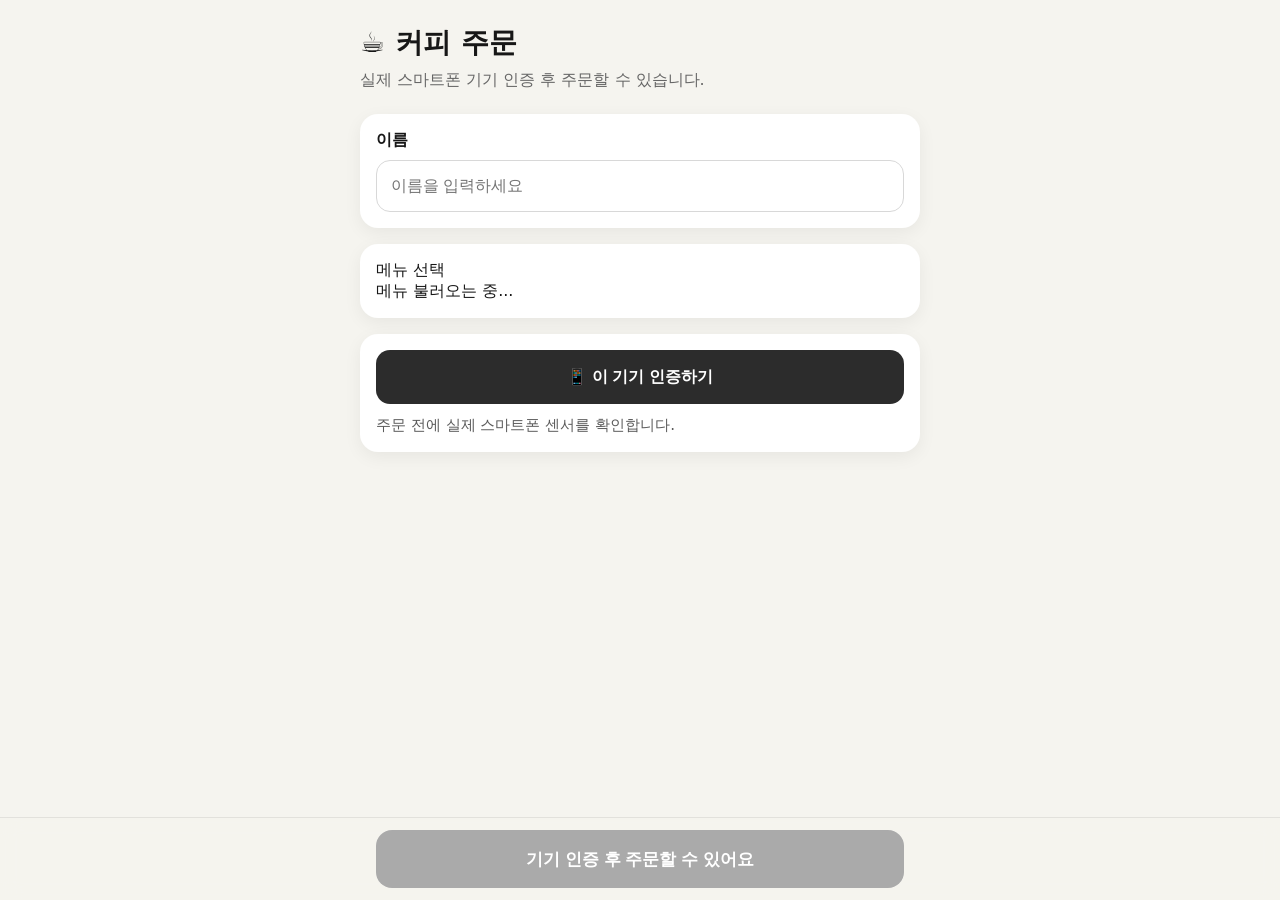
==== static/index.html @ 7c32ddcc "feat: add mobile-first coffee order UI" ====
<!doctype html>
<html lang="ko">
<head>
  <meta charset="utf-8" />
  <meta name="viewport" content="width=device-width, initial-scale=1, viewport-fit=cover" />
  <meta name="theme-color" content="#171717" />
  <title>모바일 커피 주문</title>
  <style>
    :root { font-family: system-ui, -apple-system, BlinkMacSystemFont, "Segoe UI", sans-serif; color: #171717; background: #f5f4ef; }
    * { box-sizing: border-box; }
    body { margin: 0; min-height: 100vh; padding: 20px 16px calc(112px + env(safe-area-inset-bottom)); }
    main { max-width: 560px; margin: 0 auto; }
    h1 { margin: 4px 0 6px; font-size: 1.75rem; }
    .sub { margin: 0 0 22px; color: #666; line-height: 1.5; }
    .panel { background: white; border-radius: 18px; padding: 16px; box-shadow: 0 5px 18px rgba(0,0,0,.06); margin-bottom: 16px; }
    label.title { display: block; font-weight: 750; margin-bottom: 9px; }
    input[type=text] { width: 100%; min-height: 52px; border: 1px solid #d8d8d8; border-radius: 14px; padding: 0 14px; font-size: 16px; outline: none; }
    input[type=text]:focus { border-color: #222; }
    #menuList { display: grid; gap: 10px; }
    .menu { display: flex; align-items: center; min-height: 66px; padding: 12px 14px; border: 2px solid transparent; background: white; border-radius: 16px; cursor: pointer; }
    .menu:has(input:checked) { border-color: #171717; background: #fffdf4; }
    .menu input { width: 22px; height: 22px; margin: 0 12px 0 0; }
    .code { display: inline-block; min-width: 46px; font-weight: 800; }
    .name { font-weight: 650; }
    .verify { width: 100%; min-height: 54px; border: 0; border-radius: 14px; background: #2c2c2c; color: white; font-size: 16px; font-weight: 750; }
    .verify:disabled { opacity: .55; }
    .status { margin: 10px 0 0; font-size: .95rem; color: #5b5b5b; line-height: 1.45; }
    .status.ok { color: #087a39; }
    .status.err { color: #b3261e; }
    .bottom { position: fixed; left: 0; right: 0; bottom: 0; padding: 12px 16px calc(12px + env(safe-area-inset-bottom)); background: rgba(245,244,239,.94); backdrop-filter: blur(10px); border-top: 1px solid rgba(0,0,0,.08); }
    .bottom button { display: block; width: min(528px, 100%); margin: 0 auto; min-height: 58px; border: 0; border-radius: 16px; background: #171717; color: white; font-size: 17px; font-weight: 800; }
    .bottom button:disabled { background: #aaa; }
    #result { display: none; }
    #result.show { display: block; }
    .result-grid { display: grid; grid-template-columns: 92px 1fr; gap: 8px; line-height: 1.5; }
    .result-grid b { color: #555; }
  </style>
</head>
<body>
<main>
  <h1>☕ 커피 주문</h1>
  <p class="sub">실제 스마트폰 기기 인증 후 주문할 수 있습니다.</p>

  <section class="panel">
    <label class="title" for="name">이름</label>
    <input id="name" type="text" maxlength="20" autocomplete="name" placeholder="이름을 입력하세요" />
  </section>

  <section class="panel">
    <span class="title">메뉴 선택</span>
    <div id="menuList">메뉴 불러오는 중...</div>
  </section>

  <section class="panel">
    <button id="verifyBtn" class="verify" type="button">📱 이 기기 인증하기</button>
    <p id="deviceStatus" class="status">주문 전에 실제 스마트폰 센서를 확인합니다.</p>
  </section>

  <section id="result" class="panel" aria-live="polite">
    <h2 style="margin-top:0">주문 결과</h2>
    <div class="result-grid">
      <b>이름</b><span id="rName"></span>
      <b>메뉴 코드</b><span id="rCode"></span>
      <b>메뉴명</b><span id="rMenu"></span>
      <b>상태</b><span id="rStatus"></span>
    </div>
  </section>
</main>

<div class="bottom">
  <button id="orderBtn" type="button" disabled>기기 인증 후 주문할 수 있어요</button>
</div>

<script>
  const menuList = document.getElementById('menuList');
  const verifyBtn = document.getElementById('verifyBtn');
  const orderBtn = document.getElementById('orderBtn');
  const deviceStatus = document.getElementById('deviceStatus');
  let deviceToken = null;

  async function jsonFetch(url, options = {}) {
    const response = await fetch(url, {
      ...options,
      headers: { 'Content-Type': 'application/json', ...(options.headers || {}) }
    });
    const data = await response.json().catch(() => ({ detail: '서버 응답을 읽을 수 없습니다.' }));
    if (!response.ok) throw new Error(data.detail || '요청에 실패했습니다.');
    return data;
  }

  async function loadMenus() {
    try {
      const menus = await jsonFetch('/api/menus');
      menuList.innerHTML = menus.map((m) => \`
        <label class="menu">
          <input type="radio" name="menu" value="\${m.code}">
          <span><span class="code">\${m.code}</span><span class="name">\${m.name}</span></span>
        </label>\`).join('');
    } catch (err) {
      menuList.textContent = err.message;
    }
  }

  function setDeviceMessage(message, kind = '') {
    deviceStatus.textContent = message;
    deviceStatus.className = \`status \${kind}\`;
  }

  function waitForSensorSample(timeoutMs = 6500) {
    return new Promise((resolve, reject) => {
      let motion = null;
      let orientation = null;
      let done = false;

      const hasNumber = v => typeof v === 'number' && Number.isFinite(v);
      const finishIfReady = () => {
        const motionOk = motion && [motion.x, motion.y, motion.z].some(hasNumber);
        const orientationOk = orientation && [orientation.alpha, orientation.beta, orientation.gamma].some(hasNumber);
        if (!done && (motionOk || orientationOk)) {
          done = true;
          cleanup();
          resolve({ motion, orientation });
        }
      };

      const onMotion = e => {
        const a = e.accelerationIncludingGravity || e.acceleration || {};
        motion = { x: a.x, y: a.y, z: a.z };
        finishIfReady();
      };
      const onOrientation = e => {
        orientation = { alpha: e.alpha, beta: e.beta, gamma: e.gamma };
        finishIfReady();
      };
      const cleanup = () => {
        window.removeEventListener('devicemotion', onMotion);
        window.removeEventListener('deviceorientation', onOrientation);
        clearTimeout(timer);
      };

      window.addEventListener('devicemotion', onMotion, { passive: true });
      window.addEventListener('deviceorientation', onOrientation, { passive: true });
      const timer = setTimeout(() => {
        if (done) return;
        done = true;
        cleanup();
        reject(new Error('센서 값을 받지 못했습니다. 휴대폰을 살짝 움직인 뒤 다시 시도하세요. iPhone은 HTTPS 접속이 필요할 수 있습니다.'));
      }, timeoutMs);
    });
  }

  async function requestIOSPermissionIfNeeded() {
    const requests = [];
    if (typeof DeviceMotionEvent !== 'undefined' && typeof DeviceMotionEvent.requestPermission === 'function') {
      requests.push(DeviceMotionEvent.requestPermission());
    }
    if (typeof DeviceOrientationEvent !== 'undefined' && typeof DeviceOrientationEvent.requestPermission === 'function') {
      requests.push(DeviceOrientationEvent.requestPermission());
    }
    if (!requests.length) return;
    const states = await Promise.all(requests);
    if (states.some(s => s !== 'granted')) throw new Error('센서 권한이 허용되지 않았습니다.');
  }

  verifyBtn.addEventListener('click', async () => {
    verifyBtn.disabled = true;
    orderBtn.disabled = true;
    deviceToken = null;
    setDeviceMessage('기기 확인 중... 휴대폰을 살짝 움직여 주세요.');

    try {
      const coarse = matchMedia('(pointer: coarse)').matches;
      const maxTouchPoints = navigator.maxTouchPoints || 0;
      if (!coarse || maxTouchPoints <= 0) throw new Error('터치 기반 스마트폰으로 확인되지 않았습니다.');

      await requestIOSPermissionIfNeeded();
      const challenge = await jsonFetch('/api/device/challenge', { method: 'POST', body: '{}' });
      const sensors = await waitForSensorSample();
      const verified = await jsonFetch('/api/device/verify', {
        method: 'POST',
        body: JSON.stringify({
          challenge_id: challenge.challenge_id,
          max_touch_points: maxTouchPoints,
          coarse_pointer: coarse,
          motion: sensors.motion,
          orientation: sensors.orientation
        })
      });

      deviceToken = verified.device_token;
      setDeviceMessage('✓ 실제 모바일 기기 인증 완료 (5분간 유효)', 'ok');
      orderBtn.disabled = false;
      orderBtn.textContent = '주문하기';
    } catch (err) {
      setDeviceMessage(err.message, 'err');
      orderBtn.textContent = '기기 인증 후 주문할 수 있어요';
    } finally {
      verifyBtn.disabled = false;
    }
  });

  function makeUuidV4() {
    if (crypto.randomUUID) return crypto.randomUUID();
    const bytes = new Uint8Array(16);
    crypto.getRandomValues(bytes);
    bytes[6] = (bytes[6] & 0x0f) | 0x40;
    bytes[8] = (bytes[8] & 0x3f) | 0x80;
    const hex = [...bytes].map(b => b.toString(16).padStart(2, '0'));
    return \`\${hex.slice(0,4).join('')}-\${hex.slice(4,6).join('')}-\${hex.slice(6,8).join('')}-\${hex.slice(8,10).join('')}-\${hex.slice(10,16).join('')}\`;
  }

  orderBtn.addEventListener('click', async () => {
    const name = document.getElementById('name').value;
    const selected = document.querySelector('input[name=menu]:checked');

    if (!deviceToken) return alert('먼저 이 기기를 인증해 주세요.');
    if (!name.trim()) return alert('이름을 입력해 주세요.');
    if (!selected) return alert('메뉴를 선택해 주세요.');

    const orderId = makeUuidV4();
    orderBtn.disabled = true;
    orderBtn.textContent = '주문 전송 중...';

    try {
      const result = await jsonFetch('/api/order', {
        method: 'POST',
        body: JSON.stringify({ order_id: orderId, name, menu_code: selected.value, device_token: deviceToken })
      });

      document.getElementById('rName').textContent = result.name;
      document.getElementById('rCode').textContent = result.menu_code;
      document.getElementById('rMenu').textContent = result.menu_name;
      document.getElementById('rStatus').textContent = '✅ ' + result.status;
      document.getElementById('result').classList.add('show');
      orderBtn.textContent = '주문 완료';
    } catch (err) {
      alert(err.message);
      orderBtn.disabled = false;
      orderBtn.textContent = '다시 주문하기';
    }
  });

  loadMenus();
</script>
</body>
</html>
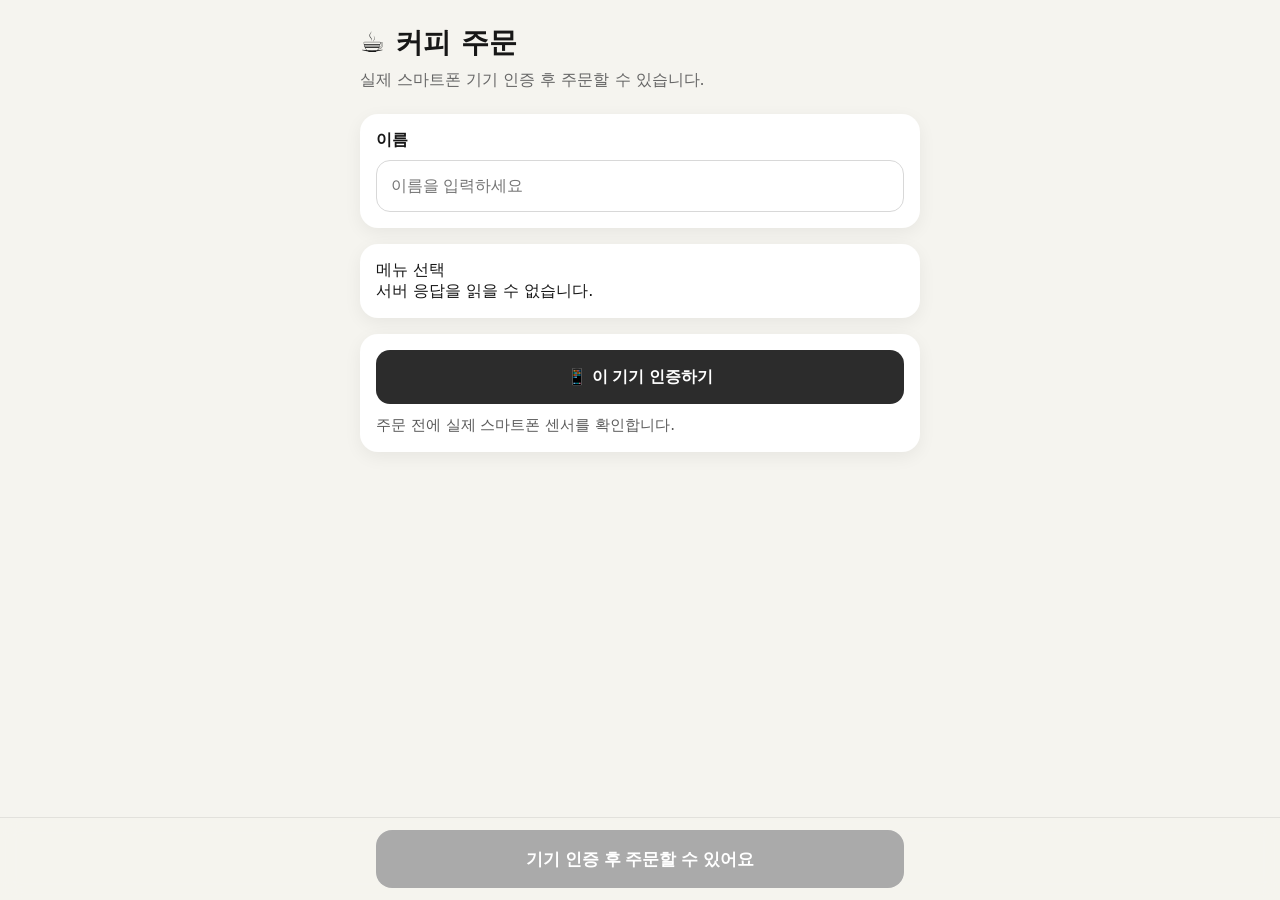
==== commit 498441d2: "fix: correct browser template literals" ====
--- a/static/index.html
+++ b/static/index.html
@@ -91,11 +91,11 @@
   async function loadMenus() {
     try {
       const menus = await jsonFetch('/api/menus');
-      menuList.innerHTML = menus.map((m) => \`
+      menuList.innerHTML = menus.map((m) => `
         <label class="menu">
-          <input type="radio" name="menu" value="\${m.code}">
-          <span><span class="code">\${m.code}</span><span class="name">\${m.name}</span></span>
-        </label>\`).join('');
+          <input type="radio" name="menu" value="${m.code}">
+          <span><span class="code">${m.code}</span><span class="name">${m.name}</span></span>
+        </label>`).join('');
     } catch (err) {
       menuList.textContent = err.message;
     }
@@ -103,7 +103,7 @@
 
   function setDeviceMessage(message, kind = '') {
     deviceStatus.textContent = message;
-    deviceStatus.className = \`status \${kind}\`;
+    deviceStatus.className = `status ${kind}`;
   }
 
   function waitForSensorSample(timeoutMs = 6500) {
@@ -206,7 +206,7 @@
     bytes[6] = (bytes[6] & 0x0f) | 0x40;
     bytes[8] = (bytes[8] & 0x3f) | 0x80;
     const hex = [...bytes].map(b => b.toString(16).padStart(2, '0'));
-    return \`\${hex.slice(0,4).join('')}-\${hex.slice(4,6).join('')}-\${hex.slice(6,8).join('')}-\${hex.slice(8,10).join('')}-\${hex.slice(10,16).join('')}\`;
+    return `${hex.slice(0,4).join('')}-${hex.slice(4,6).join('')}-${hex.slice(6,8).join('')}-${hex.slice(8,10).join('')}-${hex.slice(10,16).join('')}`;
   }
 
   orderBtn.addEventListener('click', async () => {
